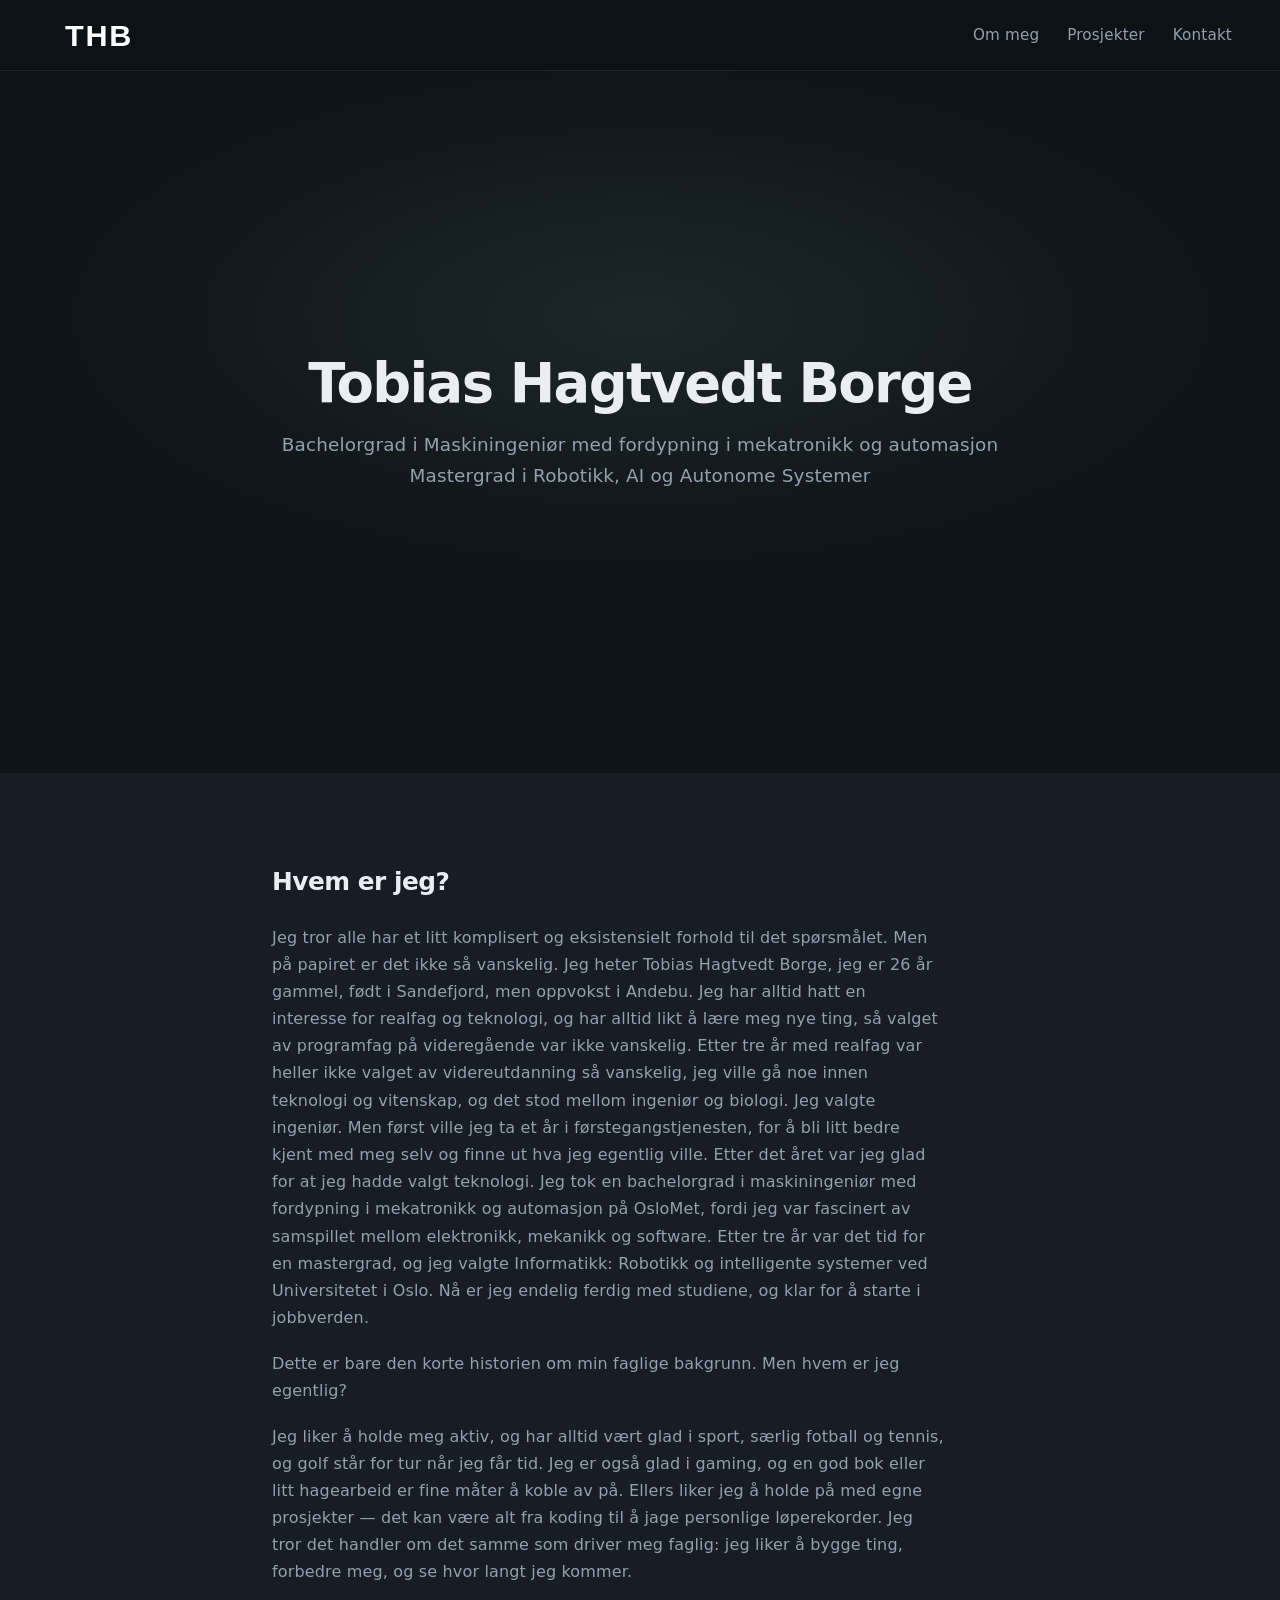
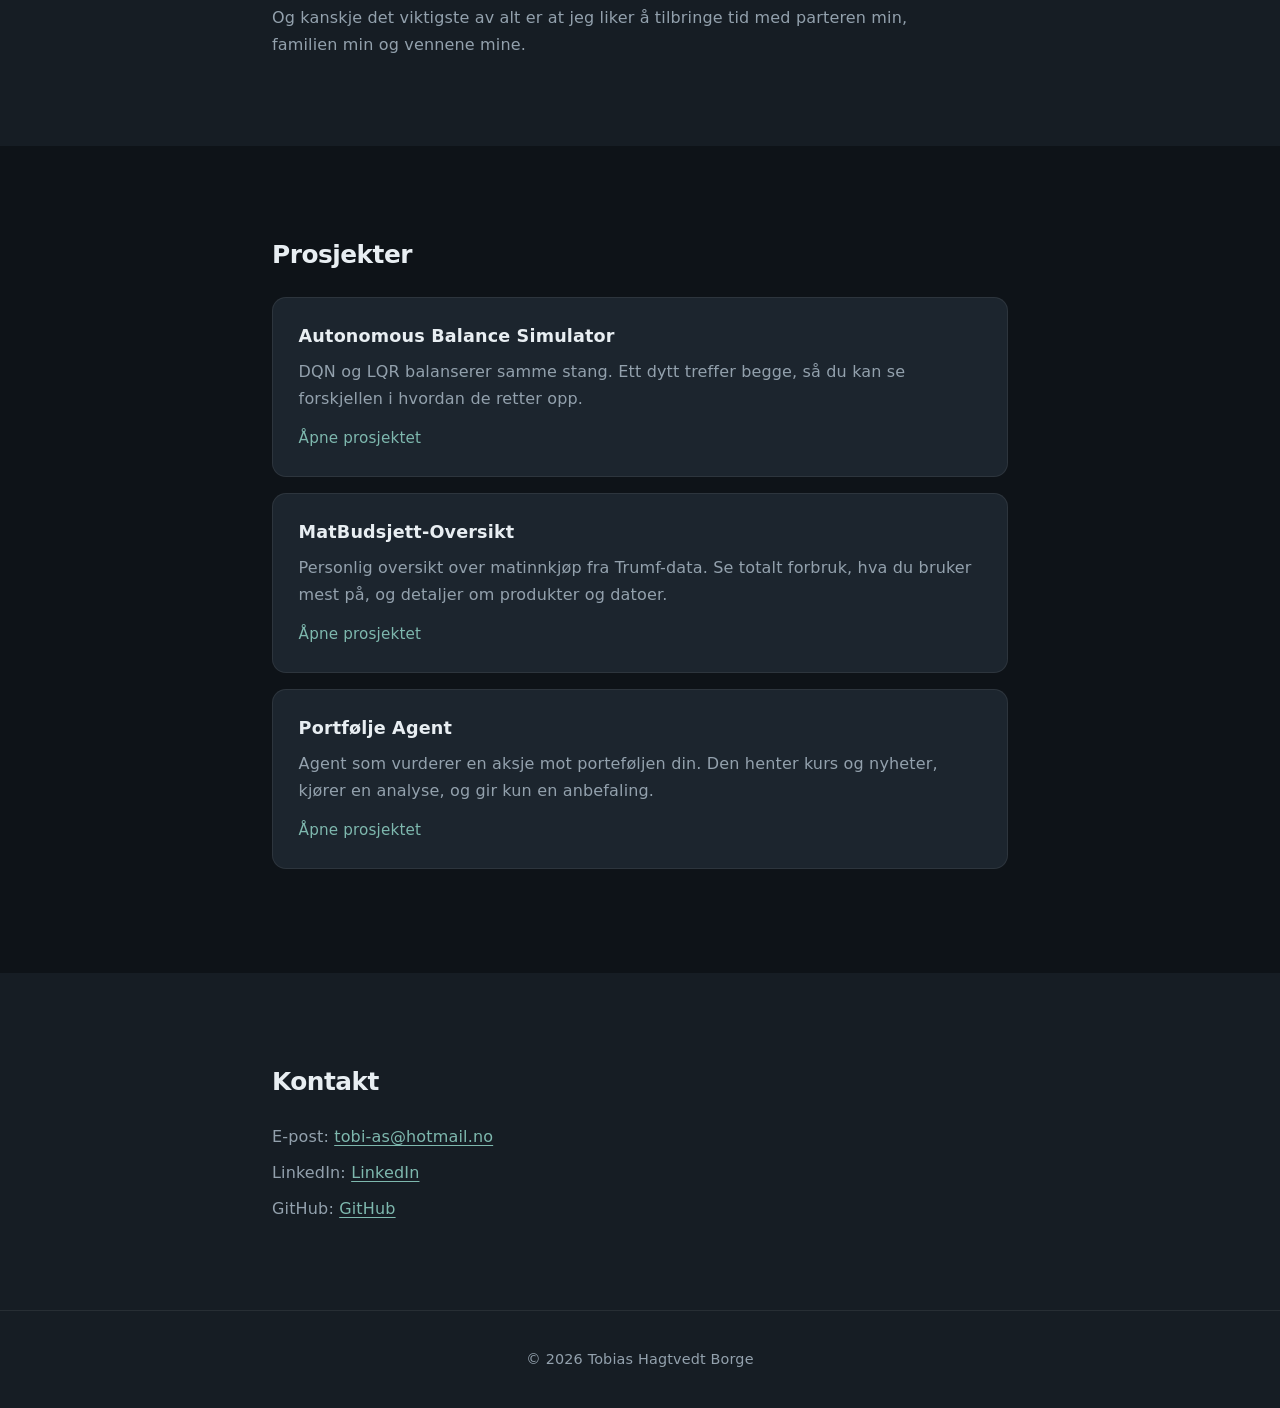
==== Frontend/index.html @ ed9c643f "Test test" ====
<!-- This is the main HTML file for the website -->
<!-- The doctype declaration is the first thing in the file -->
<!DOCTYPE html>
<!-- The html tag is the root element of the document -->
 <!-- The lang attribute is used to set the language of the document -->
<html lang="no">
<!-- The head tag contains meta information about the document -->
<head>
  <!-- The meta tag is used to set the character set of the document -->
  <meta charset="UTF-8">
  <!-- The meta tag is used to set the viewport of the document -->
  <meta name="viewport" content="width=device-width, initial-scale=1.0">
  <title>Tobias Hagtvedt Borge – Portfolio</title>
  <link rel="stylesheet" href="styles.css">
</head>
<!-- The body tag is the main content of the document -->
<body>
  <!-- The header tag is the top part of the page -->

  <header>
    <!-- The nav tag is the navigation part of the page -->
    <nav>
      <!-- The logo of the page -->
      <a href="#hero" class="logo" aria-label="Tobias Hagtvedt Borge">
        <img src="logo-thb.svg" alt="THB">
      </a>
      <!-- The ul tag is the list of links in the navigation -->
      <ul>
        <!-- The li tag is the list item in the navigation -->
        <li><a href="#about">Om meg</a></li>
        <!-- The li tag is the list item in the navigation -->
        <li><a href="#projects">Prosjekter</a></li>
        <!-- The li tag is the list item in the navigation -->
        <li><a href="#contact">Kontakt</a></li>
      </ul>
    </nav>
  </header>

  <main>
    <!-- The section tag is the hero section of the page -->
    <section id="hero">
      <div class="section-inner">
        <!-- The h1 tag is the title of the hero section -->
        <h1>Tobias Hagtvedt Borge</h1>
        <!-- The p tag is the paragraph of the hero section -->
        <p>Bachelorgrad i Maskiningeniør med fordypning i mekatronikk og automasjon</p>
        <p>Mastergrad i Robotikk, AI og Autonome Systemer</p>
      </div>
    </section>

    <!-- The section tag is the about section of the page -->
    <section id="about">
      <div class="section-inner">
        <!-- The h2 tag is the title of the about section -->
        <h2>Hvem er jeg?</h2>
        <!-- The p tag is the paragraph of the about section -->
        <p>
          Jeg tror alle har et litt komplisert og eksistensielt forhold til det spørsmålet. Men på papiret er det ikke så vanskelig.
          Jeg heter Tobias Hagtvedt Borge, jeg er 26 år gammel, født i Sandefjord, men oppvokst i Andebu.
          Jeg har alltid hatt en interesse for realfag og teknologi, og har alltid likt å lære meg nye ting,
          så valget av programfag på videregående var ikke vanskelig. Etter tre år med realfag var heller ikke valget av videreutdanning så vanskelig,
          jeg ville gå noe innen teknologi og vitenskap, og det stod mellom ingeniør og biologi. Jeg valgte ingeniør.
          Men først ville jeg ta et år i førstegangstjenesten, for å bli litt bedre kjent med meg selv og finne ut hva jeg egentlig ville.
          Etter det året var jeg glad for at jeg hadde valgt teknologi.
          Jeg tok en bachelorgrad i maskiningeniør med fordypning i mekatronikk og automasjon på OsloMet, fordi jeg var
          fascinert av samspillet mellom elektronikk, mekanikk og software. Etter tre år var det tid for en mastergrad,
          og jeg valgte Informatikk: Robotikk og intelligente systemer ved Universitetet i Oslo.
          Nå er jeg endelig ferdig med studiene, og klar for å starte i jobbverden.
        </p>
        <p>
          Dette er bare den korte historien om min faglige bakgrunn. Men hvem er jeg egentlig?
        </p>
        <p>
          Jeg liker å holde meg aktiv, og har alltid vært glad i sport, særlig fotball og tennis, og golf står for tur
          når jeg får tid. Jeg er også glad i gaming, og en god bok eller litt hagearbeid er fine måter å koble av på.
          Ellers liker jeg å holde på med egne prosjekter — det kan være alt fra koding til å jage personlige
          løperekorder. Jeg tror det handler om det samme som driver meg faglig: jeg liker å bygge ting, forbedre meg,
          og se hvor langt jeg kommer.
        </p>
        <p>
          Og kanskje det viktigste av alt er at jeg liker å tilbringe tid med parteren min, familien min og vennene mine.
        </p>
      </div>
    </section>

    <!-- The section tag is the projects section of the page -->
    <section id="projects">
      <div class="section-inner">
        <!-- The h2 tag is the title of the projects section -->
        <h2>Prosjekter</h2>
        <a class="project" href="autonomous-balance.html">
          <h3>Autonomous Balance Simulator</h3>
          <p>
            DQN og LQR balanserer samme stang. Ett dytt treffer begge,
            så du kan se forskjellen i hvordan de retter opp.
          </p>
          <span class="project-link">Åpne prosjektet</span>
        </a>
        <a class="project" href="matbudsjett.html">
          <h3>MatBudsjett-Oversikt</h3>
          <p>
            Personlig oversikt over matinnkjøp fra Trumf-data. Se totalt forbruk,
            hva du bruker mest på, og detaljer om produkter og datoer.
          </p>
          <span class="project-link">Åpne prosjektet</span>
        </a>
        <a class="project" href="finansagent.html">
          <h3>Portfølje Agent</h3>
          <p>
            Agent som vurderer en aksje mot porteføljen din. Den henter kurs og nyheter,
            kjører en analyse, og gir kun en anbefaling.
          </p>
          <span class="project-link">Åpne prosjektet</span>
        </a>
      </div>
    </section>

    <!-- The section tag is the contact section of the page -->
    <section id="contact">
      <div class="section-inner">
        <!-- The h2 tag is the title of the contact section -->
        <h2>Kontakt</h2>
        <!-- The p tag is the paragraph of the contact section -->
        <p>E-post: <a href="mailto:tobi-as@hotmail.no">tobi-as@hotmail.no</a></p>
        <p>LinkedIn: <a href="https://www.linkedin.com/in/tobias-borge-2bb83427b/" target="_blank" rel="noopener noreferrer">LinkedIn</a></p>
        <p>GitHub: <a href="https://github.com/Tobias-Borge" target="_blank" rel="noopener noreferrer">GitHub</a></p>
      </div>
    </section>
  </main>

  <!-- The footer tag is the bottom part of the page -->
  <footer>
    <div class="section-inner">
      <!-- The p tag is the paragraph of the footer -->
      <p>&copy; 2026 Tobias Hagtvedt Borge</p>
    </div>
  </footer>

  <!-- The script tag is the JavaScript file of the website -->
  <script src="app.js"></script>
</body>
</html>
---- Frontend/styles.css ----
/* CSS for the frontend of the website */

/* Reset and base styles */

* {
  margin: 0;
  padding: 0;
  box-sizing: border-box;
}

/* Color variables — soft slate with a muted teal accent */
:root {
  --bg-a: #0e1318;
  --bg-b: #161d24;
  --bg-surface: #1c252e;
  --accent: #7eb8ae;
  --accent-hover: #9ad0c7;
  --accent-soft: rgba(126, 184, 174, 0.14);
  --text-main: #e8eef2;
  --text-muted: #93a1ad;
  --border: rgba(232, 238, 242, 0.08);
  --content-width: 46rem;
  --page-pad: clamp(1.25rem, 4vw, 3rem);
}

html {
  scroll-behavior: smooth;
}

/* Body styles and by that we mean the whole page */
body {
  font-family: "Segoe UI", system-ui, -apple-system, sans-serif;
  background: var(--bg-a);
  color: var(--text-main);
  line-height: 1.7;
  letter-spacing: 0.01em;
}

/* Shared inner wrapper — keeps text readable while backgrounds go edge to edge */
.section-inner {
  width: min(100%, var(--content-width));
  margin-inline: auto;
}

/* Header styles, the top part of the page */
header {
  position: sticky;
  top: 0;
  z-index: 10;
  width: 100%;
  background: rgba(14, 19, 24, 0.92);
  backdrop-filter: blur(16px);
  border-bottom: 1px solid var(--border);
}

/* Navigation styles — full width so logo and links sit at the page edges */
nav {
  display: flex;
  justify-content: space-between;
  align-items: center;
  width: 100%;
  padding: 1rem var(--page-pad);
}

/* Navigation list styles, the top part of the page */
nav ul {
  display: flex;
  list-style: none;
  gap: 1.75rem;
}

/* Navigation link styles, we mean the links in the navigation */
nav a {
  text-decoration: none;
  color: var(--text-muted);
  font-size: 0.95rem;
  transition: color 0.25s ease;
}

/* Navigation link hover styles, meaning when you hover over a link in the navigation */
nav a:hover {
  color: var(--accent-hover);
}

/* Logo styles, and by that we mean the logo in the navigation */
.logo {
  display: flex;
  align-items: center;
  line-height: 0;
  text-decoration: none;
}

.logo img {
  display: block;
  height: 2.4rem;
  width: auto;
}

/* Section styles — full viewport width so the color bands reach the sides */
section {
  width: 100%;
  padding: 5.5rem var(--page-pad);
}

/* Alternating full-bleed backgrounds between sections */
section:nth-of-type(odd) {
  background: var(--bg-a);
}

section:nth-of-type(even) {
  background: var(--bg-b);
}

/* Hero section styles, the main part of the page */
#hero {
  min-height: 78vh;
  display: flex;
  flex-direction: column;
  justify-content: center;
  text-align: center;
  background:
    radial-gradient(ellipse 70% 55% at 50% 35%, rgba(126, 184, 174, 0.12), transparent 70%),
    var(--bg-a);
  padding-block: 7rem;
}

/* Hero section title styles, the title in the hero section */
#hero h1 {
  font-size: clamp(2.1rem, 5vw, 3.4rem);
  font-weight: 600;
  letter-spacing: -0.03em;
  line-height: 1.15;
  margin-bottom: 0.85rem;
}

/* Hero section paragraph styles, the paragraph in the hero section */
#hero p {
  color: var(--text-muted);
  font-size: 1.15rem;
}

/* Section title styles, the titles of the sections */
h2 {
  font-size: 1.55rem;
  font-weight: 600;
  letter-spacing: -0.02em;
  margin-bottom: 1.25rem;
}

h3 {
  font-size: 1.1rem;
  font-weight: 600;
  margin-bottom: 0.4rem;
}

#about p,
#contact p {
  color: var(--text-muted);
  max-width: 42rem;
}

#about p + p {
  margin-top: 1.15rem;
}

#about .about-lead {
  color: var(--text-main);
  font-size: 1.15rem;
  font-weight: 600;
}

#about .about-lead + p {
  margin-top: 0.4rem;
}

#contact p + p {
  margin-top: 0.55rem;
}

/* Project styles, the projects of the page */
.project {
  background: var(--bg-surface);
  border: 1px solid var(--border);
  border-radius: 14px;
  padding: 1.5rem 1.6rem;
  margin-bottom: 1rem;
  transition: border-color 0.3s ease, transform 0.3s ease, background 0.3s ease;
}

/* Project hover styles, meaning when you hover over a project */
.project:hover {
  border-color: rgba(126, 184, 174, 0.35);
  background: color-mix(in srgb, var(--bg-surface) 88%, var(--accent));
  transform: translateY(-3px);
}

a.project {
  display: block;
  text-decoration: none;
  color: inherit;
}

a.project:hover {
  color: inherit;
}

.project p {
  color: var(--text-muted);
}

.project-link {
  display: inline-block;
  margin-top: 0.85rem;
  color: var(--accent);
  font-size: 0.95rem;
}

/* Link styles, the links in the page */
a {
  color: var(--accent);
  text-underline-offset: 0.18em;
  transition: color 0.2s ease;
}

a:hover {
  color: var(--accent-hover);
}

/* Footer styles, the bottom part of the page */
footer {
  width: 100%;
  text-align: center;
  padding: 2.25rem var(--page-pad);
  color: var(--text-muted);
  background: var(--bg-b);
  border-top: 1px solid var(--border);
  font-size: 0.9rem;
}

@media (max-width: 640px) {
  nav ul {
    gap: 1.1rem;
  }

  section {
    padding-block: 4rem;
  }
}

/* MatBudsjett-Oversikt — same palette, wider content for tables */
.page-budget {
  --content-width: 70rem;
}

.page-budget #hero {
  min-height: auto;
  text-align: left;
  align-items: stretch;
  padding-block: 4.5rem;
}

.page-budget #hero h1 {
  font-size: clamp(1.8rem, 4vw, 2.6rem);
}

.page-budget #hero .lede {
  max-width: 40rem;
  margin-bottom: 1.5rem;
}

.file-panel {
  display: flex;
  flex-wrap: wrap;
  align-items: center;
  gap: 0.85rem 1.25rem;
  padding: 1rem 1.15rem;
  background: var(--bg-surface);
  border: 1px dashed rgba(126, 184, 174, 0.35);
  border-radius: 14px;
}

.file-panel input[type="file"] {
  color: var(--text-muted);
  font: inherit;
}

.file-status {
  color: var(--text-muted);
  font-size: 0.95rem;
}

.stat-grid {
  display: grid;
  grid-template-columns: repeat(auto-fit, minmax(11rem, 1fr));
  gap: 1rem;
}

.period-filters {
  display: flex;
  flex-wrap: wrap;
  gap: 0.55rem;
  margin-bottom: 1.35rem;
}

.period-btn {
  border: 1px solid var(--border);
  background: var(--bg-surface);
  color: var(--text-muted);
  font: inherit;
  font-size: 0.92rem;
  padding: 0.45rem 0.85rem;
  border-radius: 999px;
  cursor: pointer;
  transition: border-color 0.2s ease, background 0.2s ease, color 0.2s ease;
}

.period-btn:hover {
  color: var(--text-main);
  border-color: rgba(126, 184, 174, 0.35);
}

.period-btn.is-active {
  color: var(--bg-a);
  background: var(--accent);
  border-color: var(--accent);
}

.stat-card {
  background: var(--bg-surface);
  border: 1px solid var(--border);
  border-radius: 14px;
  padding: 1.15rem 1.25rem;
}

.stat-card span {
  display: block;
  color: var(--text-muted);
  font-size: 0.88rem;
  margin-bottom: 0.35rem;
}

.stat-card strong {
  font-size: clamp(1.05rem, 2vw, 1.45rem);
  font-weight: 600;
  letter-spacing: -0.02em;
  overflow-wrap: anywhere;
}

.split-grid {
  display: grid;
  grid-template-columns: repeat(auto-fit, minmax(16rem, 1fr));
  gap: 1.5rem;
}

.section-sub {
  margin-top: 3rem;
}

.product-toolbar {
  margin-bottom: 1.25rem;
}

.product-bars {
  display: grid;
  grid-template-columns: 1fr;
  column-gap: 2.5rem;
}

@media (min-width: 860px) {
  .product-bars {
    grid-template-columns: 1fr 1fr;
  }

  .product-bars .bar-row.is-other {
    grid-column: 1 / -1;
  }
}

.bar-row {
  display: grid;
  grid-template-columns: minmax(0, 1fr) auto;
  gap: 0.75rem;
  align-items: baseline;
  margin-bottom: 0.7rem;
}

.bar-row.numbered {
  grid-template-columns: 2.25rem minmax(0, 1fr) auto;
}

.bar-rank {
  color: var(--text-muted);
  font-size: 0.88rem;
  font-variant-numeric: tabular-nums;
}

.bar-row p {
  color: var(--text-main);
  font-size: 0.95rem;
  display: flex;
  align-items: baseline;
  gap: 0.4rem;
  min-width: 0;
}

.bar-name {
  overflow: hidden;
  text-overflow: ellipsis;
  white-space: nowrap;
  min-width: 0;
}

.bar-units {
  flex: 0 0 auto;
  color: var(--text-muted);
  font-size: 0.88rem;
  white-space: nowrap;
}

.bar-row span {
  color: var(--text-muted);
  font-size: 0.88rem;
  white-space: nowrap;
}

.bar-track {
  grid-column: 1 / -1;
  height: 6px;
  border-radius: 999px;
  background: var(--border);
  overflow: hidden;
}

.bar-row.numbered .bar-track {
  grid-column: 2 / -1;
}

.bar-fill {
  height: 100%;
  border-radius: inherit;
  background: var(--accent);
}

.toolbar {
  display: flex;
  flex-wrap: wrap;
  gap: 0.75rem;
  margin-bottom: 1.25rem;
}

.toolbar input {
  flex: 1 1 14rem;
  background: var(--bg-surface);
  border: 1px solid var(--border);
  border-radius: 10px;
  color: var(--text-main);
  font: inherit;
  padding: 0.65rem 0.85rem;
}

.toolbar input:focus {
  outline: 1px solid var(--accent);
}

.receipt {
  background: var(--bg-surface);
  border: 1px solid var(--border);
  border-radius: 14px;
  margin-bottom: 0.75rem;
  overflow: hidden;
}

.receipt summary {
  cursor: pointer;
  list-style: none;
  display: grid;
  grid-template-columns: 1fr auto auto;
  gap: 0.75rem;
  align-items: center;
  padding: 1rem 1.2rem;
}

.receipt summary::-webkit-details-marker {
  display: none;
}

.receipt summary:hover {
  background: color-mix(in srgb, var(--bg-surface) 88%, var(--accent));
}

.receipt-meta {
  color: var(--text-muted);
  font-size: 0.9rem;
}

.receipt table {
  width: 100%;
  border-collapse: collapse;
  font-size: 0.95rem;
}

.receipt th,
.receipt td {
  text-align: left;
  padding: 0.55rem 1.2rem;
  border-top: 1px solid var(--border);
}

.receipt th {
  color: var(--text-muted);
  font-weight: 500;
}

.receipt td:last-child,
.receipt th:last-child {
  text-align: right;
}

.empty-note {
  color: var(--text-muted);
}

.show-more {
  display: block;
  width: 100%;
  margin-top: 0.5rem;
  padding: 0.85rem 1rem;
  border: 1px solid var(--border);
  border-radius: 14px;
  background: var(--bg-surface);
  color: var(--accent);
  font: inherit;
  cursor: pointer;
  transition: border-color 0.2s ease, background 0.2s ease;
}

.show-more:hover {
  border-color: rgba(126, 184, 174, 0.35);
  background: color-mix(in srgb, var(--bg-surface) 88%, var(--accent));
}

@media (max-width: 640px) {
  .receipt summary {
    grid-template-columns: 1fr;
    gap: 0.2rem;
  }
}

/* Finansagent */
.page-finance {
  --content-width: 70rem;
}

.page-finance #hero {
  min-height: auto;
  text-align: left;
  align-items: stretch;
  padding-block: 4.5rem;
}

.page-finance #hero h1 {
  font-size: clamp(1.8rem, 4vw, 2.6rem);
}

.page-finance #hero .lede {
  max-width: 42rem;
  margin-bottom: 1.5rem;
}

.analyze-form {
  display: grid;
  gap: 1rem;
}

.analyze-form label {
  display: grid;
  gap: 0.35rem;
  color: var(--text-muted);
  font-size: 0.92rem;
}

.analyze-form input,
.analyze-form textarea {
  background: var(--bg-surface);
  border: 1px solid var(--border);
  border-radius: 10px;
  color: var(--text-main);
  font: inherit;
  padding: 0.7rem 0.9rem;
}

.analyze-form textarea {
  min-height: 6.5rem;
  resize: vertical;
}

.analyze-form input:focus,
.analyze-form textarea:focus {
  outline: 1px solid var(--accent);
}

.analyze-form button {
  justify-self: start;
  border: 0;
  border-radius: 999px;
  background: var(--accent);
  color: var(--bg-a);
  font: inherit;
  font-weight: 600;
  padding: 0.65rem 1.2rem;
  cursor: pointer;
}

.analyze-form button:hover {
  background: var(--accent-hover);
}

.analyze-form button:disabled {
  opacity: 0.55;
  cursor: wait;
}

.quote-head {
  display: flex;
  flex-wrap: wrap;
  justify-content: space-between;
  gap: 0.75rem 1.5rem;
  margin-bottom: 1.5rem;
}

.quote-head strong {
  font-size: clamp(1.4rem, 3vw, 2rem);
}

.quote-change.up {
  color: var(--accent);
}

.quote-change.down {
  color: #e08b8b;
}

.news-list {
  display: grid;
  gap: 0.75rem;
}

.news-item {
  background: var(--bg-surface);
  border: 1px solid var(--border);
  border-radius: 14px;
  padding: 1rem 1.15rem;
}

.news-item a {
  text-decoration: none;
  color: var(--text-main);
  font-weight: 600;
}

.news-item p {
  color: var(--text-muted);
  font-size: 0.92rem;
  margin-top: 0.3rem;
}

.forecast-chart {
  width: 100%;
  height: 260px;
  background: var(--bg-surface);
  border: 1px solid var(--border);
  border-radius: 14px;
}

.recommendation {
  background: var(--bg-surface);
  border: 1px solid var(--border);
  border-radius: 14px;
  padding: 1.4rem 1.5rem;
}

.recommendation .action {
  display: inline-block;
  font-size: 1.35rem;
  font-weight: 700;
  letter-spacing: -0.02em;
  margin-bottom: 0.6rem;
}

.recommendation .action.buy {
  color: var(--accent);
}

.recommendation .action.hold {
  color: var(--text-main);
}

.recommendation .action.sell {
  color: #e08b8b;
}

.recommendation p {
  color: var(--text-muted);
  max-width: 42rem;
}

.disclaimer {
  margin-top: 1.25rem;
  color: var(--text-muted);
  font-size: 0.85rem;
}

/* Autonomous Balance Simulator */
.page-balance {
  --content-width: 70rem;
}

.page-balance #hero {
  min-height: auto;
  text-align: left;
  align-items: stretch;
  padding-block: 4.5rem;
}

.page-balance #hero h1 {
  font-size: clamp(1.8rem, 4vw, 2.6rem);
}

.page-balance #hero .lede {
  max-width: 42rem;
  margin-bottom: 1.75rem;
}

.balance-play {
  background: var(--bg-surface);
  border: 1px solid var(--border);
  border-radius: 14px;
  padding: 1rem 1.15rem 1.15rem;
}

.balance-duel {
  display: grid;
  grid-template-columns: 1fr 1fr;
  gap: 0.85rem;
}

.balance-lane canvas {
  display: block;
  width: 100%;
  min-height: 240px;
  height: 240px;
  border-radius: 10px;
  background: color-mix(in srgb, var(--bg-a) 70%, var(--bg-surface));
}

.balance-hud {
  display: flex;
  flex-wrap: wrap;
  align-items: baseline;
  gap: 0.45rem 1.15rem;
  margin-bottom: 0.45rem;
  color: var(--text-muted);
  font-size: 0.92rem;
}

.balance-hud h3 {
  margin: 0;
  color: var(--text-main);
  font-size: 1rem;
}

.balance-hud strong {
  color: var(--text-main);
  font-variant-numeric: tabular-nums;
}

@media (max-width: 800px) {
  .balance-duel {
    grid-template-columns: 1fr;
  }
}

.balance-controls {
  display: flex;
  flex-wrap: wrap;
  gap: 0.65rem;
  margin-top: 0.9rem;
}

.balance-controls button {
  border: 0;
  border-radius: 999px;
  background: var(--accent);
  color: var(--bg-a);
  font: inherit;
  font-weight: 600;
  padding: 0.65rem 1.15rem;
  cursor: pointer;
}

.balance-controls button:hover {
  background: var(--accent-hover);
}

#balance-status {
  margin-top: 0.75rem;
}

.balance-grid {
  display: grid;
  grid-template-columns: repeat(auto-fit, minmax(16rem, 1fr));
  gap: 1rem;
}

.balance-grid .stat-card p {
  color: var(--text-muted);
}

.tech-list {
  display: flex;
  flex-wrap: wrap;
  gap: 0.55rem;
  list-style: none;
  margin-bottom: 1.25rem;
}

.tech-list li {
  border: 1px solid var(--border);
  background: var(--bg-surface);
  color: var(--text-main);
  font-size: 0.92rem;
  padding: 0.45rem 0.85rem;
  border-radius: 999px;
}

.page-balance code {
  font-size: 0.92em;
  color: var(--accent-hover);
}
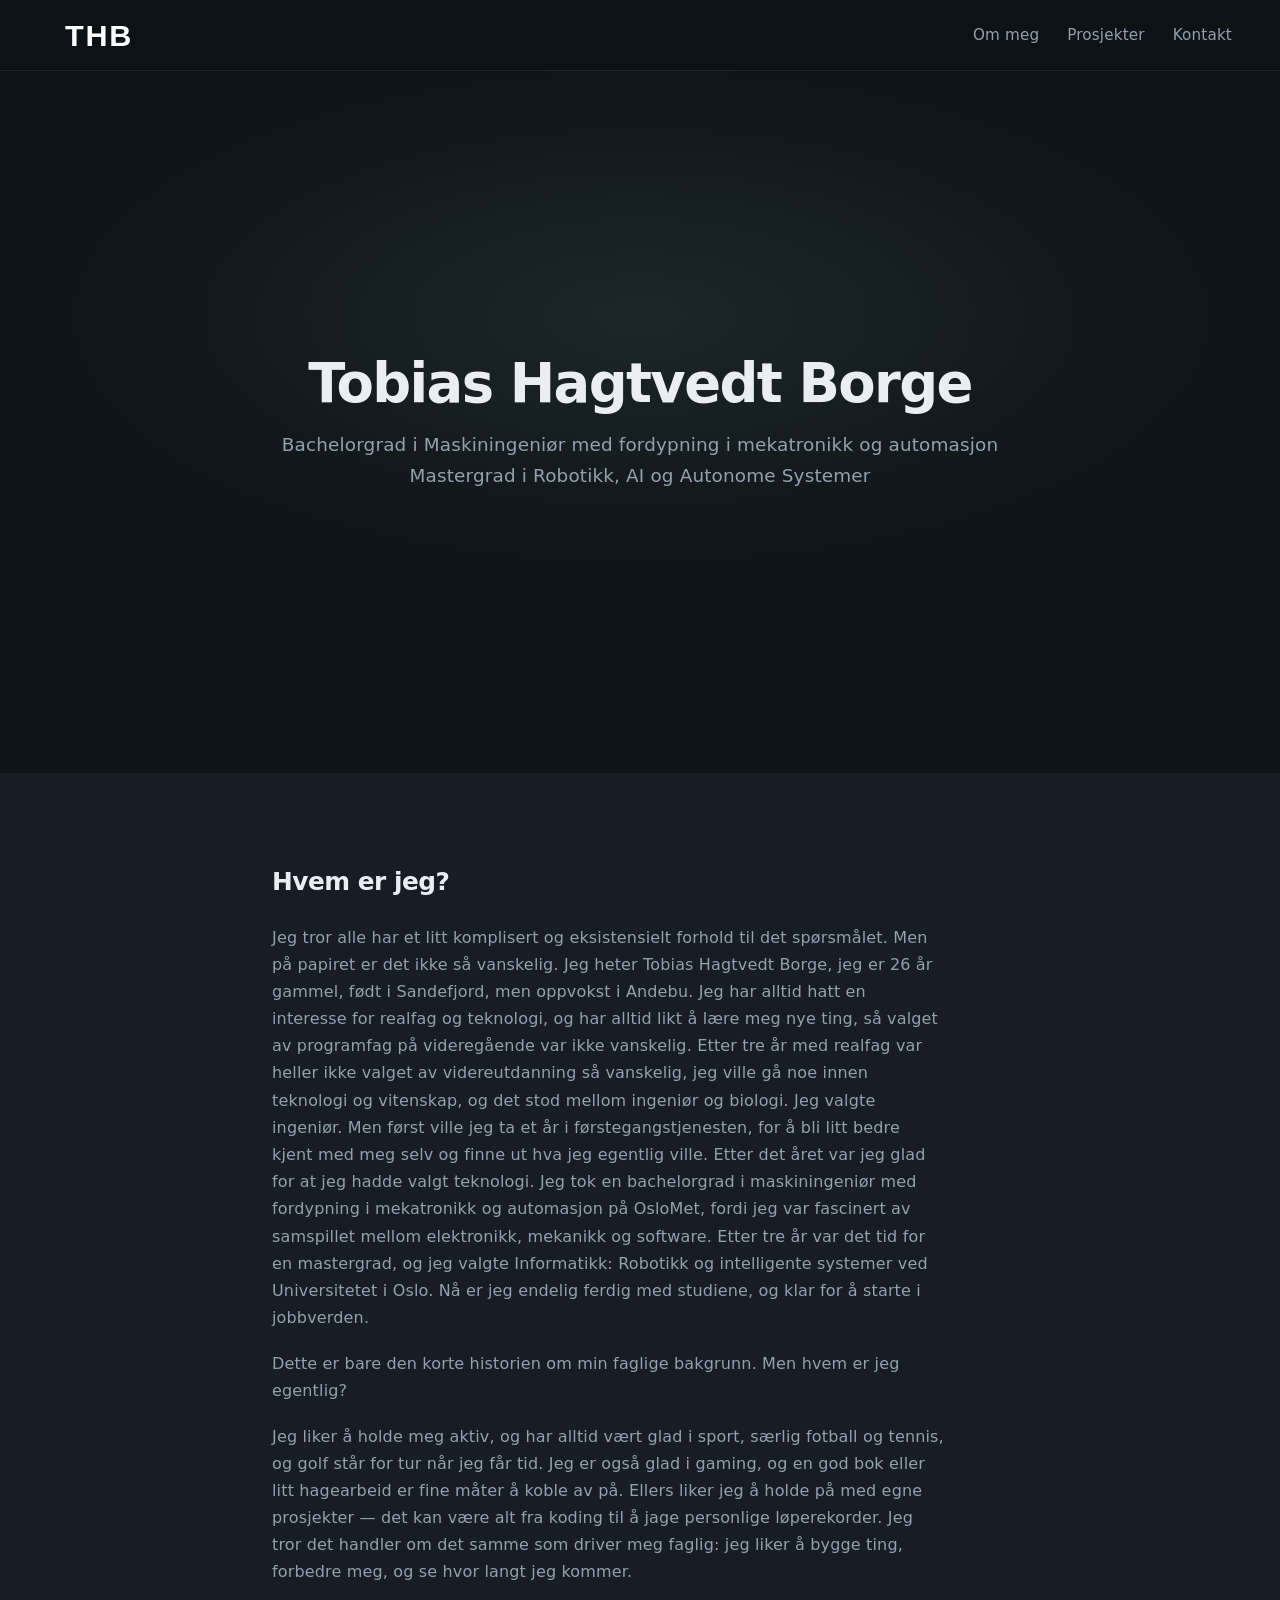
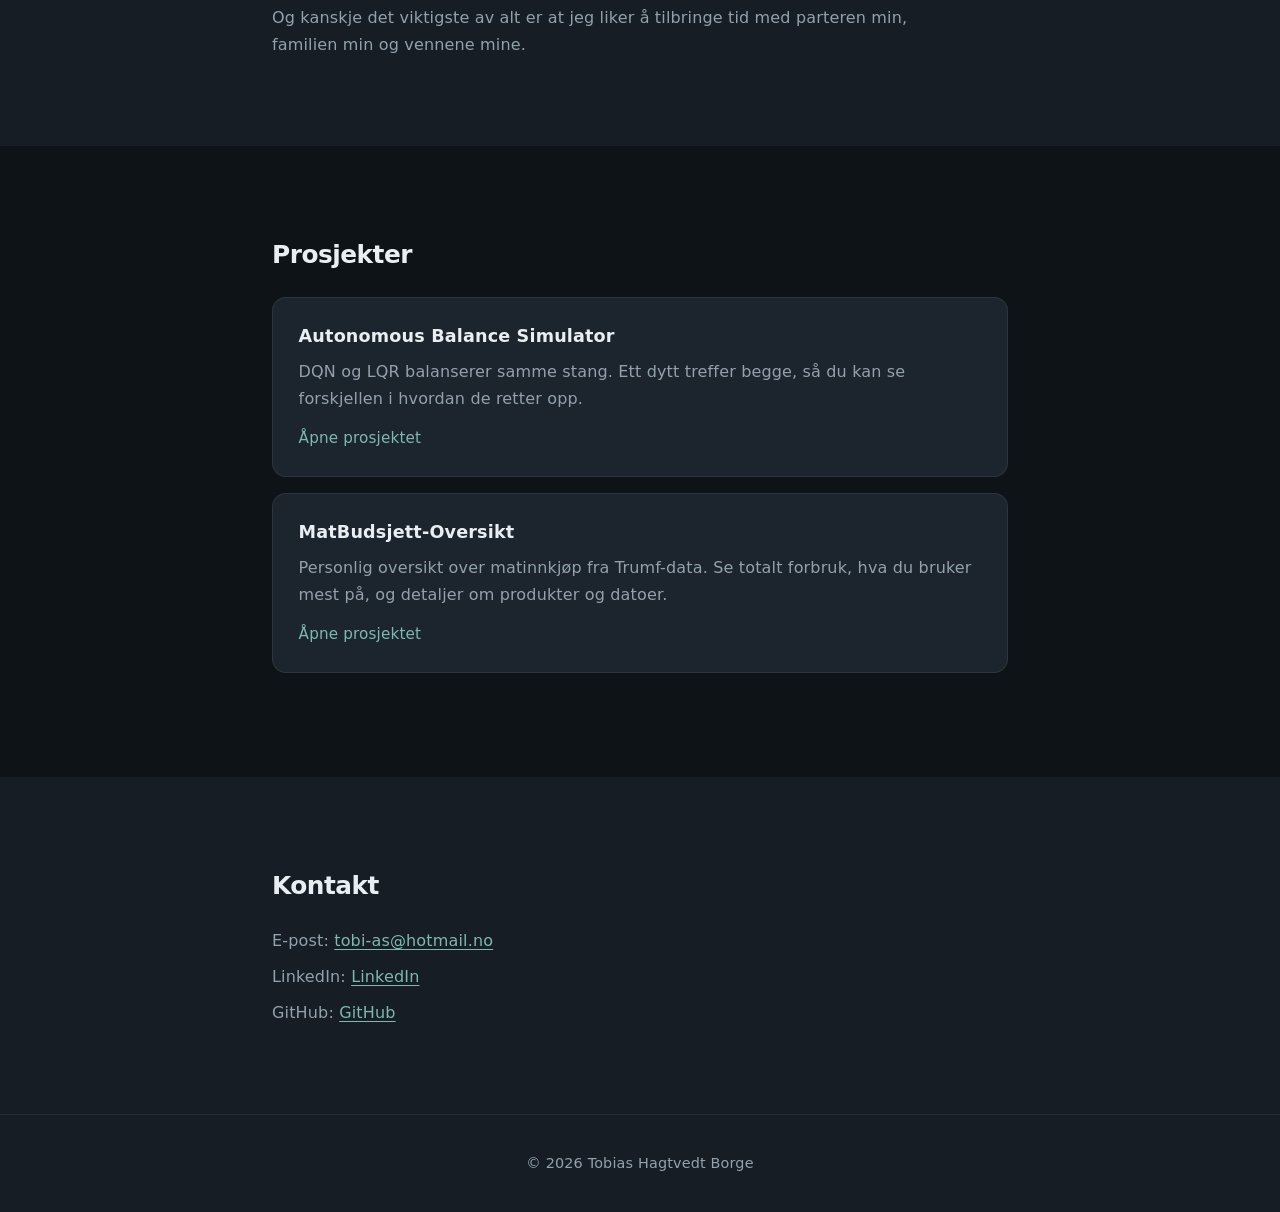
==== commit a5b01953: "Fjern finansagenten" ====
--- a/Frontend/index.html
+++ b/Frontend/index.html
@@ -104,14 +104,6 @@
           </p>
           <span class="project-link">Åpne prosjektet</span>
         </a>
-        <a class="project" href="finansagent.html">
-          <h3>Portfølje Agent</h3>
-          <p>
-            Agent som vurderer en aksje mot porteføljen din. Den henter kurs og nyheter,
-            kjører en analyse, og gir kun en anbefaling.
-          </p>
-          <span class="project-link">Åpne prosjektet</span>
-        </a>
       </div>
     </section>
 
--- a/Frontend/styles.css
+++ b/Frontend/styles.css
@@ -546,170 +546,6 @@
   }
 }
 
-/* Finansagent */
-.page-finance {
-  --content-width: 70rem;
-}
-
-.page-finance #hero {
-  min-height: auto;
-  text-align: left;
-  align-items: stretch;
-  padding-block: 4.5rem;
-}
-
-.page-finance #hero h1 {
-  font-size: clamp(1.8rem, 4vw, 2.6rem);
-}
-
-.page-finance #hero .lede {
-  max-width: 42rem;
-  margin-bottom: 1.5rem;
-}
-
-.analyze-form {
-  display: grid;
-  gap: 1rem;
-}
-
-.analyze-form label {
-  display: grid;
-  gap: 0.35rem;
-  color: var(--text-muted);
-  font-size: 0.92rem;
-}
-
-.analyze-form input,
-.analyze-form textarea {
-  background: var(--bg-surface);
-  border: 1px solid var(--border);
-  border-radius: 10px;
-  color: var(--text-main);
-  font: inherit;
-  padding: 0.7rem 0.9rem;
-}
-
-.analyze-form textarea {
-  min-height: 6.5rem;
-  resize: vertical;
-}
-
-.analyze-form input:focus,
-.analyze-form textarea:focus {
-  outline: 1px solid var(--accent);
-}
-
-.analyze-form button {
-  justify-self: start;
-  border: 0;
-  border-radius: 999px;
-  background: var(--accent);
-  color: var(--bg-a);
-  font: inherit;
-  font-weight: 600;
-  padding: 0.65rem 1.2rem;
-  cursor: pointer;
-}
-
-.analyze-form button:hover {
-  background: var(--accent-hover);
-}
-
-.analyze-form button:disabled {
-  opacity: 0.55;
-  cursor: wait;
-}
-
-.quote-head {
-  display: flex;
-  flex-wrap: wrap;
-  justify-content: space-between;
-  gap: 0.75rem 1.5rem;
-  margin-bottom: 1.5rem;
-}
-
-.quote-head strong {
-  font-size: clamp(1.4rem, 3vw, 2rem);
-}
-
-.quote-change.up {
-  color: var(--accent);
-}
-
-.quote-change.down {
-  color: #e08b8b;
-}
-
-.news-list {
-  display: grid;
-  gap: 0.75rem;
-}
-
-.news-item {
-  background: var(--bg-surface);
-  border: 1px solid var(--border);
-  border-radius: 14px;
-  padding: 1rem 1.15rem;
-}
-
-.news-item a {
-  text-decoration: none;
-  color: var(--text-main);
-  font-weight: 600;
-}
-
-.news-item p {
-  color: var(--text-muted);
-  font-size: 0.92rem;
-  margin-top: 0.3rem;
-}
-
-.forecast-chart {
-  width: 100%;
-  height: 260px;
-  background: var(--bg-surface);
-  border: 1px solid var(--border);
-  border-radius: 14px;
-}
-
-.recommendation {
-  background: var(--bg-surface);
-  border: 1px solid var(--border);
-  border-radius: 14px;
-  padding: 1.4rem 1.5rem;
-}
-
-.recommendation .action {
-  display: inline-block;
-  font-size: 1.35rem;
-  font-weight: 700;
-  letter-spacing: -0.02em;
-  margin-bottom: 0.6rem;
-}
-
-.recommendation .action.buy {
-  color: var(--accent);
-}
-
-.recommendation .action.hold {
-  color: var(--text-main);
-}
-
-.recommendation .action.sell {
-  color: #e08b8b;
-}
-
-.recommendation p {
-  color: var(--text-muted);
-  max-width: 42rem;
-}
-
-.disclaimer {
-  margin-top: 1.25rem;
-  color: var(--text-muted);
-  font-size: 0.85rem;
-}
-
 /* Autonomous Balance Simulator */
 .page-balance {
   --content-width: 70rem;
